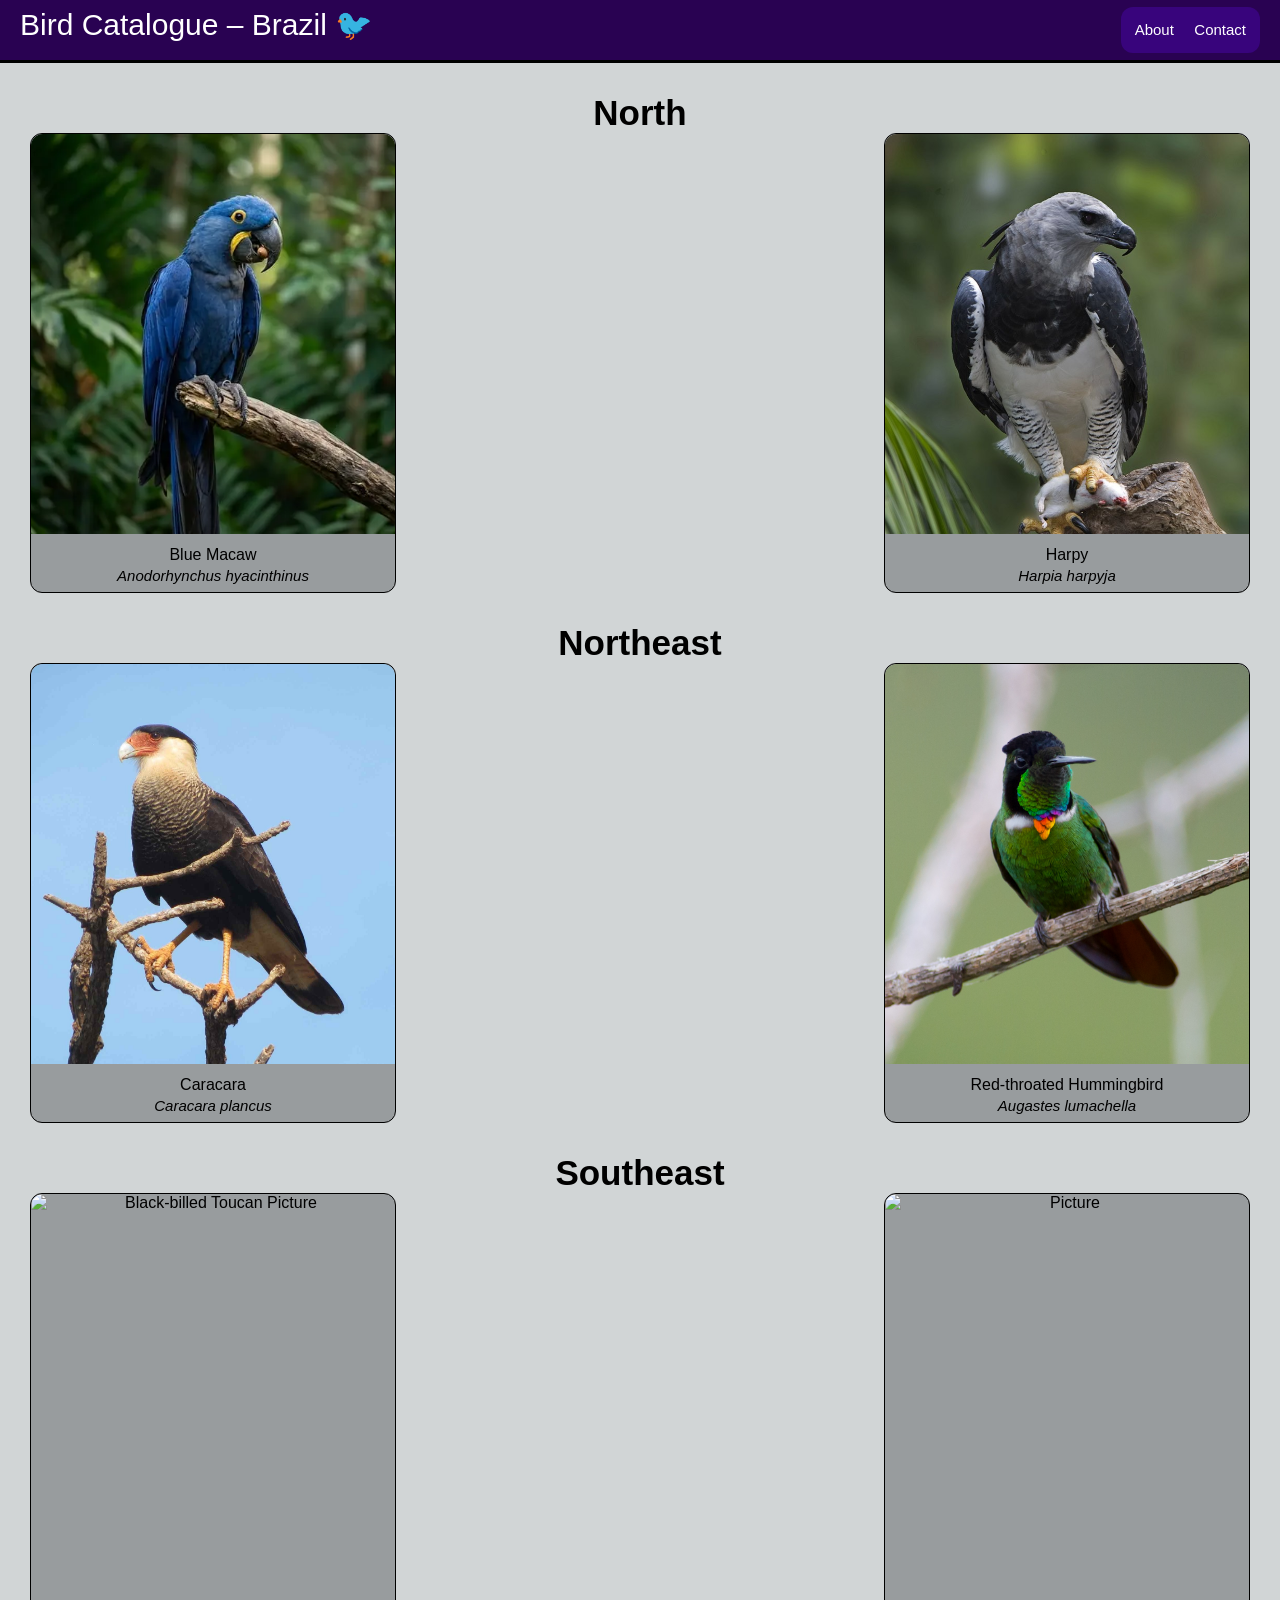
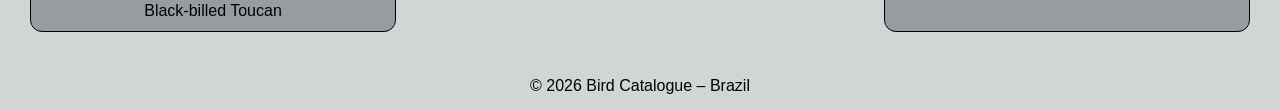
==== index.html @ d5717b4e "Updated Assets , HTML and CSS" ====
<!DOCTYPE html>
<html lang="en">

    <head>
        <meta charset="UTF-8">
        <meta name="viewport" content="width=device-width, initial-scale=1.0">
        <title>Bird Catalogue - Home</title>
        <link rel="stylesheet" href="css/style.css">
    </head>

    <body>

        <header>
            <a class="header-menu" href="index.html">
                <span> Bird Catalogue &ndash; Brazil 🐦</span>
            </a>

            <nav>
            <a class="header-about" href="pages/about.html"> About </a>
            <p> &ensp; &ensp; </p>
            <a class="header-contact" href="pages/contact.html"> Contact </a>
            </nav>
        </header>

        <main>

            <div class="region-division">
                <h2> North </h2>
                <div class="birds">
                    <div class="bird-card">
                    <img src="images/blue-macaw-photo.jpg" alt="Blue Macaw Picture">
                    <p> Blue Macaw</p>
                    <p class="scientific-name"> Anodorhynchus hyacinthinus</p>
                </div>

                <div class="bird-card">
                    <img src="images/harpy-photo.jpg" alt="Harpy Picture">
                    <p> Harpy</p>
                    <p class="scientific-name"> Harpia harpyja</p>
                </div>

            </div>
            </div>

            <div class="region-division">
                <h2> Northeast</h2>
                <div class="birds">
                    <div class="bird-card">
                    <img src="images/caracara-photo.jpg" alt="Caracara Picture">
                    <p> Caracara</p>
                    <p class="scientific-name"> Caracara plancus</p>
                    </div>

                    <div class="bird-card">
                    <img src="images/red-hummingbird-photo.jpg" alt="Red Throated Hummingbird Picture">
                    <p> Red-throated Hummingbird</p>
                    <p class="scientific-name"> Augastes lumachella</p>
                    </div>
                </div>
            </div>

            <div class="region-division">
                <h2> Southeast</h2>
                <div class="birds">
                    <div class="bird-card">
                    <img src="images/black-toucan-photo.jpg" alt=" Black-billed Toucan Picture">
                    <p> Black-billed Toucan </p>
                    <p class="scientific-name"> </p>
                    </div>

                    <div class="bird-card">
                    <img src="images/.jpg" alt=" Picture">
                    <p> </p>
                    <p class="scientific-name"> </p>
                    </div>
                </div>
            </div>




        </main>

        <footer><p>&copy; 2026 Bird Catalogue &ndash; Brazil </p></footer>
        
    </body>
---- css/style.css ----
* {
    margin: 0;
    padding: 0;
    box-sizing: border-box;
}

html {
    scroll-behavior: smooth;
}

body {
    background-color: #d1d5d6;
    font-family: Arial, Helvetica, sans-serif;
    color: #000000;
    display: flex;
    flex-direction: column;
    min-height: 100vh;
}

main {
    flex-grow: 1;
    min-width: 0;
}

header {
    background-color: #290252;
    color: #ffffff;
    display: flex;
    justify-content: space-between;
    align-content: center;
    padding: 7px 20px 7px 20px;
    border-bottom: 3px solid black;
}

header a {
    color: inherit;
    text-decoration: none;
    font-size: 15px;
    font-family: Tahoma, Helvetica, sans-serif;
}

.header-menu {
    font-size: 30px;
}

 header nav {
    background-color:#38047c;
    padding: 14px;
    display: flex;
    justify-content: space-around;
    border-radius: 12px;
}

.region-division {
    margin: 30px;
    text-align: center;
}

.region-division h2 {
    font-size: 35px;
}

.birds {
    display: flex;
    justify-content: space-between;
    flex-wrap: nowrap;
}
.bird-card {
    background-color: #989c9e;
    width: 30%;
    max-height: 500px;
    padding-bottom: 5px;
    border-radius: 12px;
    border: 1px solid #000000;
}
.bird-card img {
    display: inline-block;
    object-fit: cover;
    width: 100%;
    height: 400px;
    margin-bottom: 8px;
    border-radius: 12px 12px 0 0;
}

.scientific-name {
    padding: 3px;
    font-size: 15px;
    font-weight: normal;
    font-style: italic;
}

footer {
    text-align: center;
    font-size: 16px;
    padding: 15px;
}
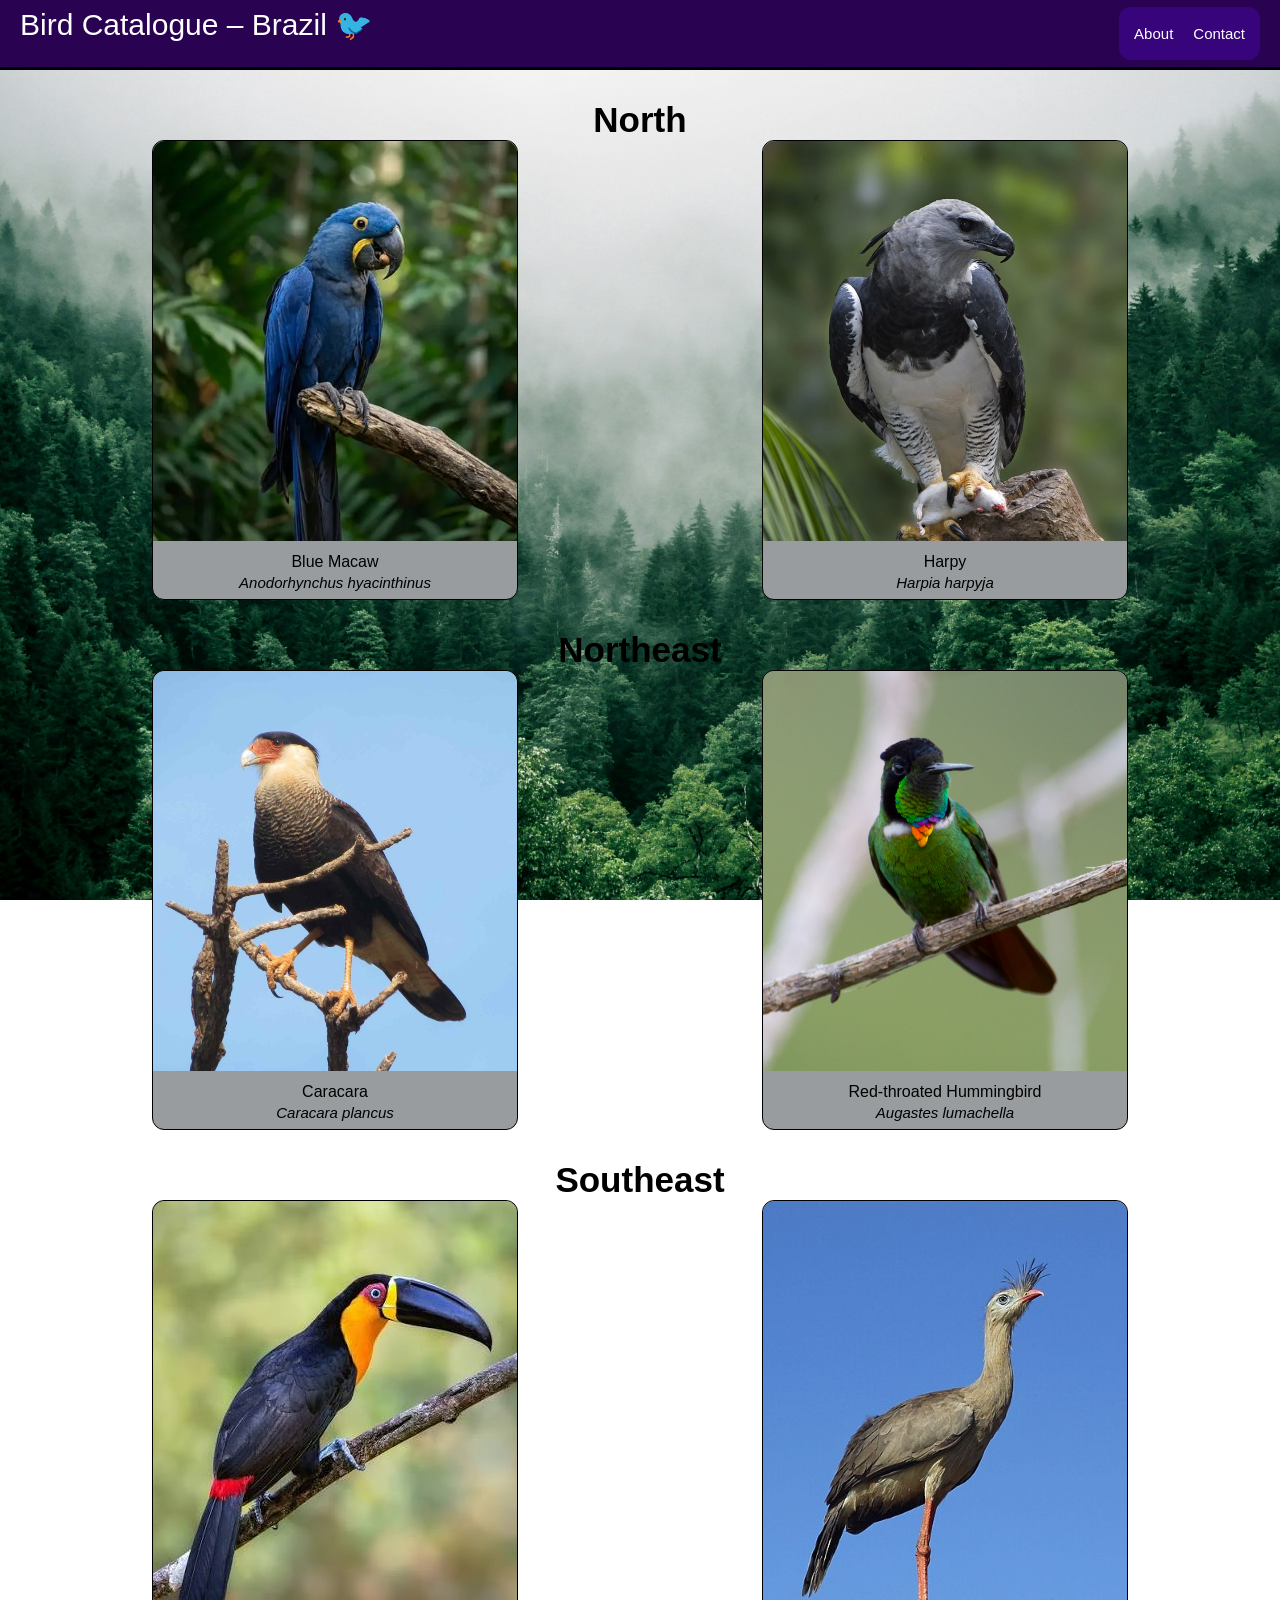
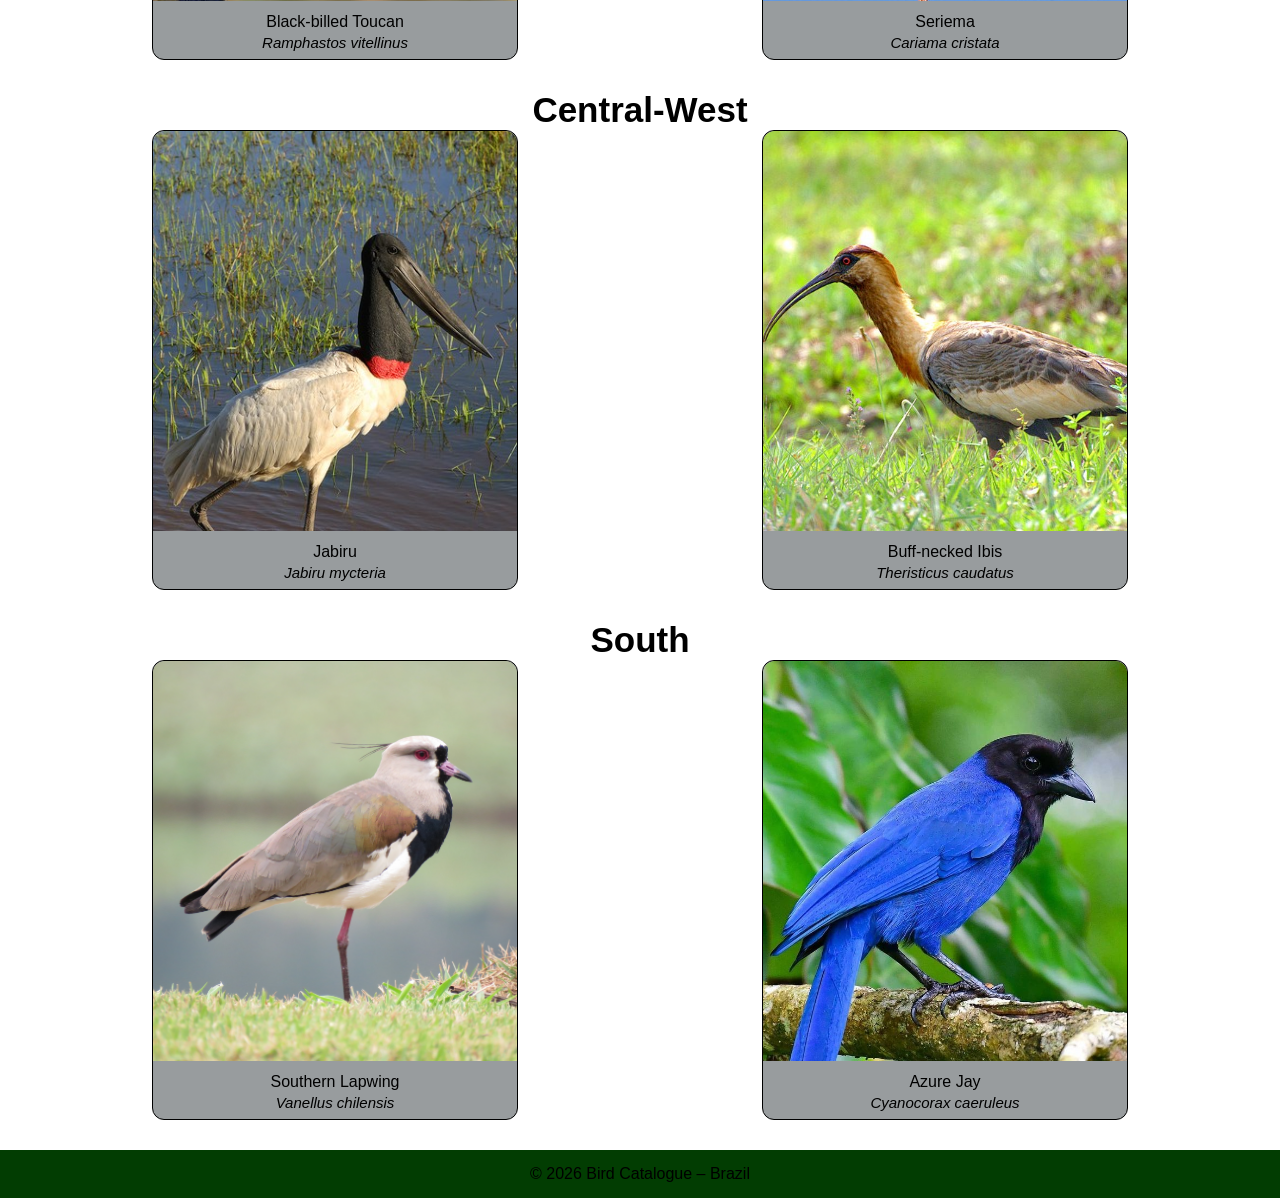
==== commit 6ba8487b: "Added More Birds and Updated HTML and CSS" ====
--- a/index.html
+++ b/index.html
@@ -17,7 +17,6 @@
 
             <nav>
             <a class="header-about" href="pages/about.html"> About </a>
-            <p> &ensp; &ensp; </p>
             <a class="header-contact" href="pages/contact.html"> Contact </a>
             </nav>
         </header>
@@ -39,7 +38,7 @@
                     <p class="scientific-name"> Harpia harpyja</p>
                 </div>
 
-            </div>
+                </div>
             </div>
 
             <div class="region-division">
@@ -65,13 +64,47 @@
                     <div class="bird-card">
                     <img src="images/black-toucan-photo.jpg" alt=" Black-billed Toucan Picture">
                     <p> Black-billed Toucan </p>
-                    <p class="scientific-name"> </p>
+                    <p class="scientific-name">Ramphastos vitellinus</p>
                     </div>
 
                     <div class="bird-card">
-                    <img src="images/.jpg" alt=" Picture">
-                    <p> </p>
-                    <p class="scientific-name"> </p>
+                    <img src="images/seriema-photo.jpg" alt=" Seriema Picture">
+                    <p> Seriema </p>
+                    <p class="scientific-name">Cariama cristata </p>
+                    </div>
+                </div>
+            </div>
+
+            <div class="region-division">
+                <h2> Central-West</h2>
+                <div class="birds">
+                    <div class="bird-card">
+                    <img src="images/jabiru-photo.jpg" alt=" Jabiru Picture">
+                    <p> Jabiru </p>
+                    <p class="scientific-name">Jabiru mycteria</p>
+                    </div>
+
+                    <div class="bird-card">
+                    <img src="images/buff-ibis-photo.jpg" alt=" Buff-necked Ibis Picture">
+                    <p> Buff-necked Ibis </p>
+                    <p class="scientific-name"> Theristicus caudatus </p>
+                    </div>
+                </div>
+            </div>
+
+            <div class="region-division">
+                <h2> South</h2>
+                <div class="birds">
+                    <div class="bird-card">
+                    <img src="images/southern-lapwing-photo.jpg" alt="Southern Lapwing Picture">
+                    <p> Southern Lapwing </p>
+                    <p class="scientific-name">Vanellus chilensis</p>
+                    </div>
+
+                    <div class="bird-card">
+                    <img src="images/azure-jay-photo.jpg" alt="Azure Jay Picture">
+                    <p> Azure Jay </p>
+                    <p class="scientific-name"> Cyanocorax caeruleus </p>
                     </div>
                 </div>
             </div>
--- a/css/style.css
+++ b/css/style.css
@@ -9,7 +9,11 @@
 }
 
 body {
-    background-color: #d1d5d6;
+    background-image: url(../images/forest-background.jpg);
+    background-size: cover;
+    background-position: center;
+    background-repeat: no-repeat;
+    background-attachment: fixed;
     font-family: Arial, Helvetica, sans-serif;
     color: #000000;
     display: flex;
@@ -29,7 +33,8 @@
     justify-content: space-between;
     align-content: center;
     padding: 7px 20px 7px 20px;
-    border-bottom: 3px solid black;
+    border-bottom: 3px solid #000000;
+    min-height: 70px;
 }
 
 header a {
@@ -45,9 +50,11 @@
 
  header nav {
     background-color:#38047c;
-    padding: 14px;
     display: flex;
-    justify-content: space-around;
+    flex-shrink: 0;
+    gap: 20px;
+    padding: 0 15px;
+    align-items: center;
     border-radius: 12px;
 }
 
@@ -62,7 +69,7 @@
 
 .birds {
     display: flex;
-    justify-content: space-between;
+    justify-content: space-around;
     flex-wrap: nowrap;
 }
 .bird-card {
@@ -93,4 +100,5 @@
     text-align: center;
     font-size: 16px;
     padding: 15px;
+    background-color:#023d02;
 }
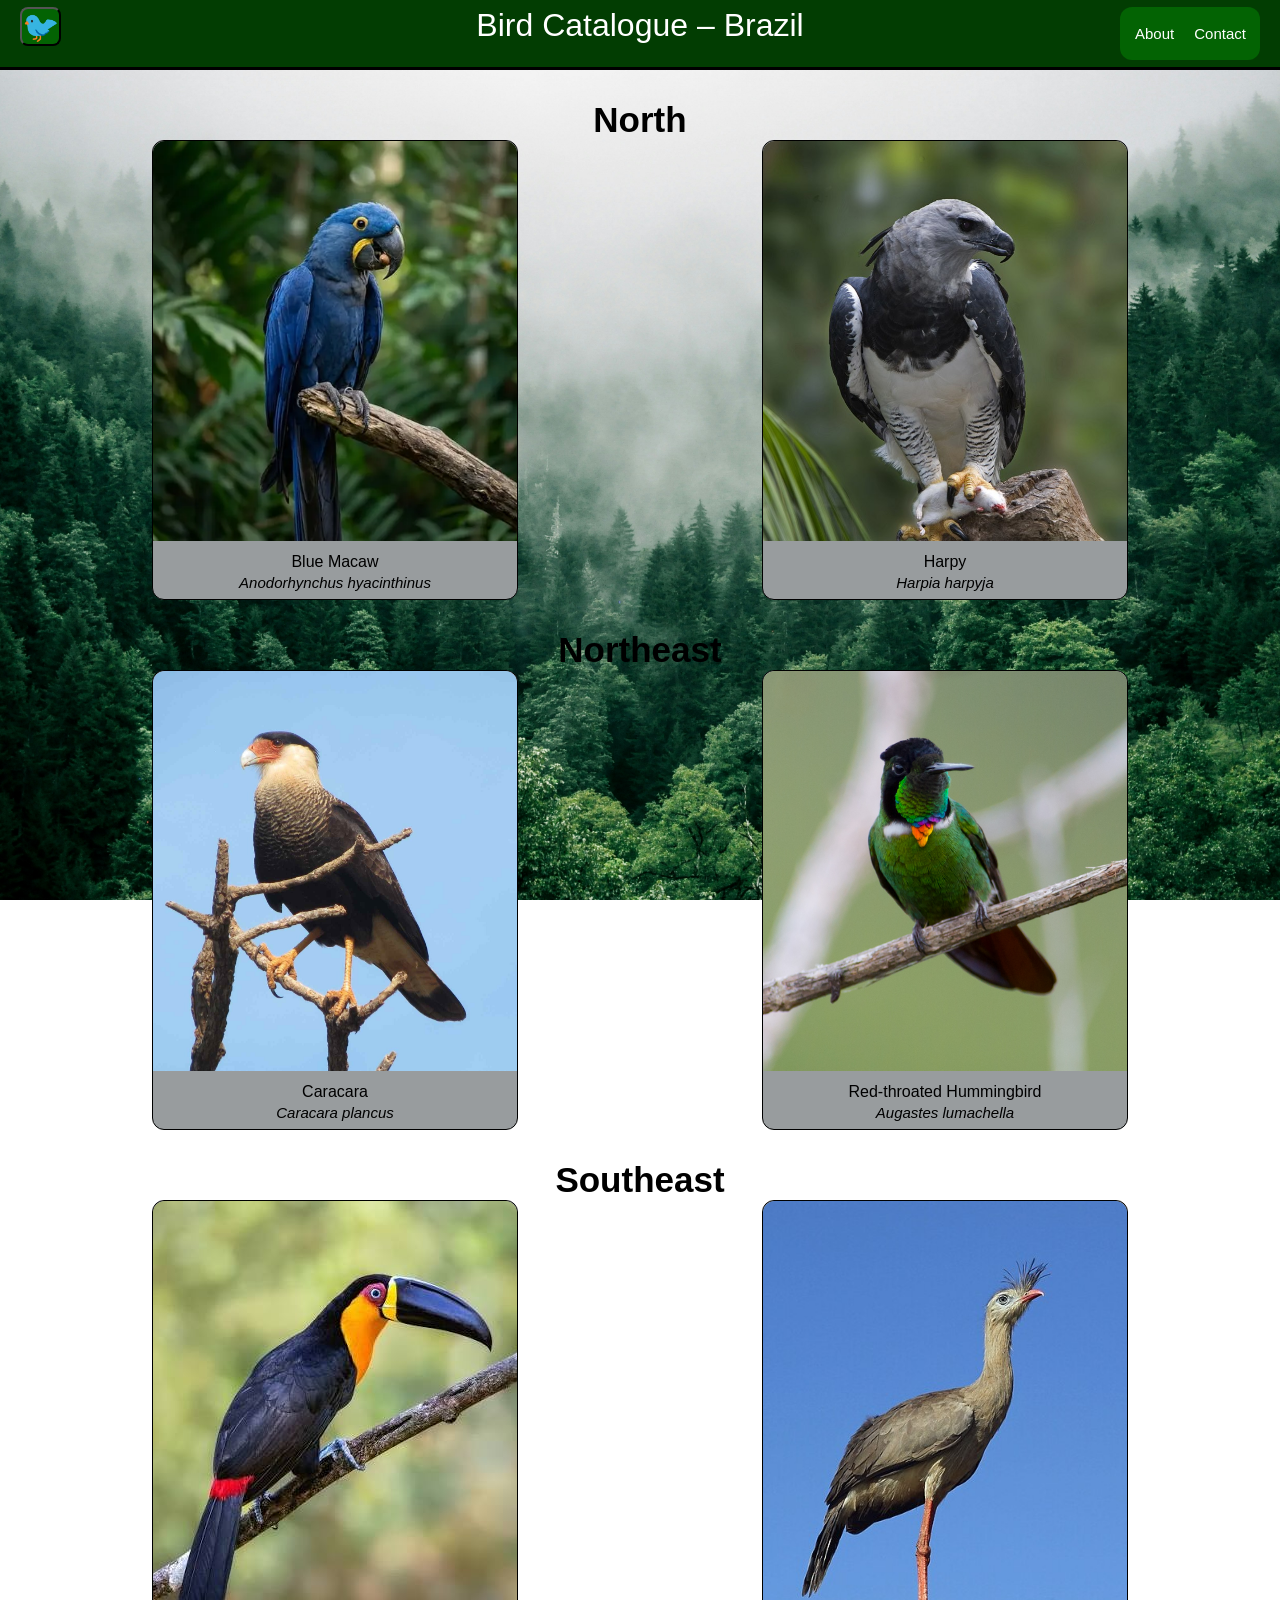
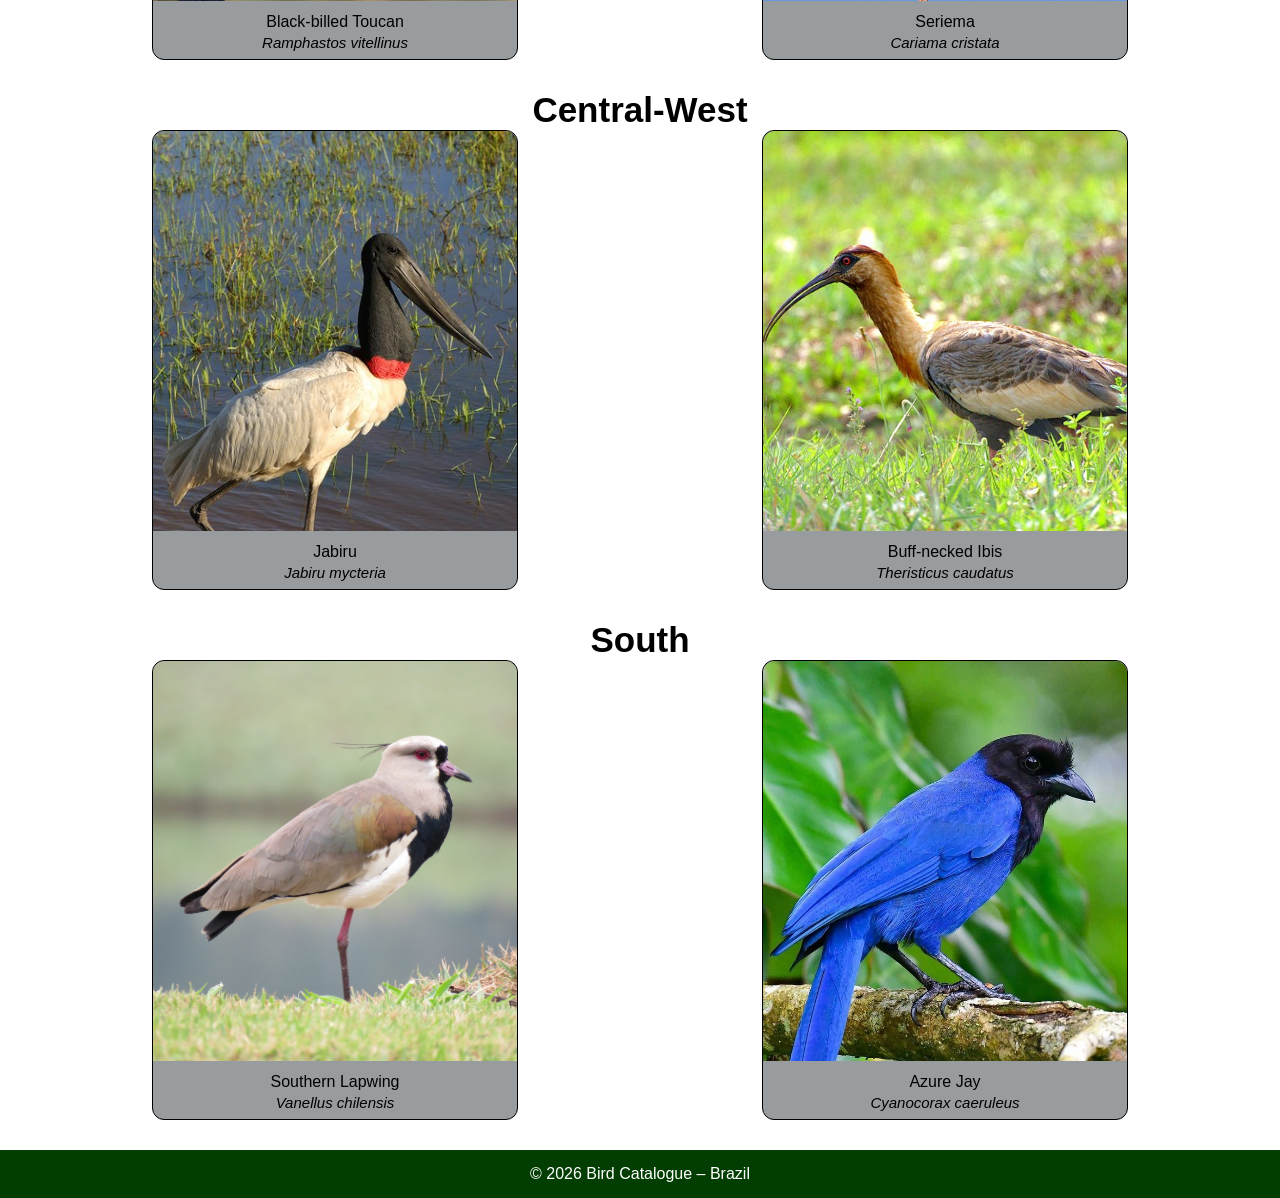
==== commit 1f465d2a: "Added Transitions on Main Menu" ====
--- a/index.html
+++ b/index.html
@@ -11,9 +11,13 @@
     <body>
 
         <header>
-            <a class="header-menu" href="index.html">
-                <span> Bird Catalogue &ndash; Brazil 🐦</span>
+            <a href="index.html">
+                <button class="header-menu" aria-label="Go back to the main menu">🐦</button>
             </a>
+
+            <div class="header-name">
+                <span>Bird Catalogue &ndash; Brazil</span>
+            </div>
 
             <nav>
             <a class="header-about" href="pages/about.html"> About </a>
--- a/css/style.css
+++ b/css/style.css
@@ -27,9 +27,10 @@
 }
 
 header {
-    background-color: #290252;
+    background-color: #023d02;
     color: #ffffff;
     display: flex;
+    position: relative;
     justify-content: space-between;
     align-content: center;
     padding: 7px 20px 7px 20px;
@@ -37,21 +38,46 @@
     min-height: 70px;
 }
 
-header a {
+.header-about,
+.header-contact {
     color: inherit;
     text-decoration: none;
     font-size: 15px;
     font-family: Tahoma, Helvetica, sans-serif;
+    transition: font-size 0.3s ease-in-out;
+}
+
+.header-about:hover, .header-contact:hover {
+    font-size: 17px;
 }
 
 .header-menu {
+    color: inherit;
+    text-decoration: none;
     font-size: 30px;
+    background-color:#036303;
+    border-radius: 8px;
+    transition: background-color 0.3s ease-in-out;
+}
+
+.header-menu:hover {
+    background-color: #023d02;
+}
+
+.header-name {
+    font-size: 32px;
+    font-family: Tahoma, Helvetica, sans-serif;
+    position: absolute;
+    left: 50%;
+    transform: translateX(-50%);
 }
 
  header nav {
-    background-color:#38047c;
+    background-color:#036303;
     display: flex;
     flex-shrink: 0;
+    max-height: 56px;
+    width: 140px;
     gap: 20px;
     padding: 0 15px;
     align-items: center;
@@ -99,6 +125,7 @@
 footer {
     text-align: center;
     font-size: 16px;
+    color:#ffffff;
     padding: 15px;
     background-color:#023d02;
 }
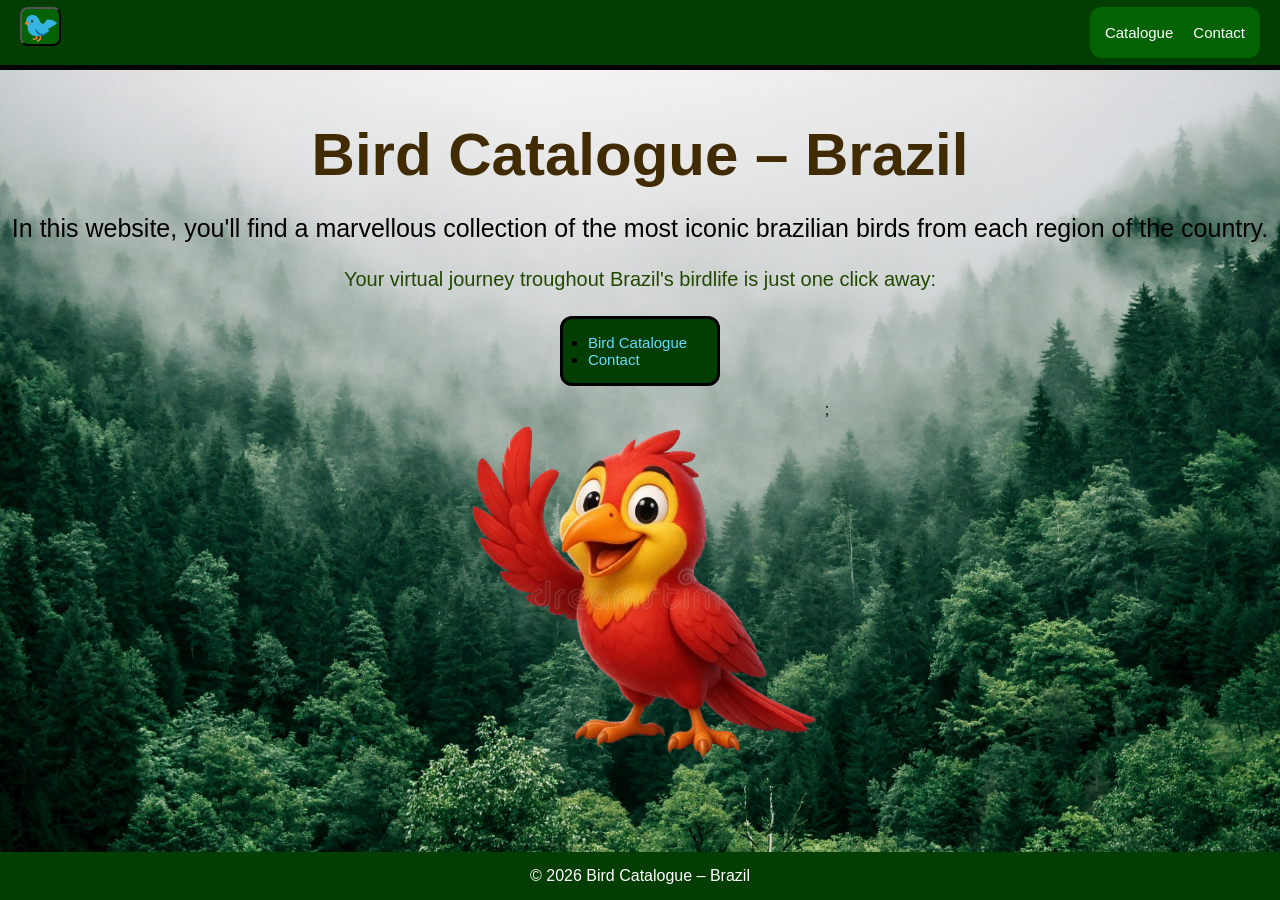
==== commit cc1e9576: "Added Home Page and Updated Everything" ====
--- a/index.html
+++ b/index.html
@@ -15,106 +15,29 @@
                 <button class="header-menu" aria-label="Go back to the main menu">🐦</button>
             </a>
 
-            <div class="header-name">
-                <span>Bird Catalogue &ndash; Brazil</span>
-            </div>
-
             <nav>
-            <a class="header-about" href="pages/about.html"> About </a>
+            <a class="header-about" href="pages/about.html"> Catalogue </a>
             <a class="header-contact" href="pages/contact.html"> Contact </a>
             </nav>
         </header>
 
         <main>
 
-            <div class="region-division">
-                <h2> North </h2>
-                <div class="birds">
-                    <div class="bird-card">
-                    <img src="images/blue-macaw-photo.jpg" alt="Blue Macaw Picture">
-                    <p> Blue Macaw</p>
-                    <p class="scientific-name"> Anodorhynchus hyacinthinus</p>
-                </div>
+            <h1 id="home-title">Bird Catalogue &ndash; Brazil</h1>
+            <span id="home-info">In this website, you'll find a marvellous collection of the most iconic brazilian birds from each region of the country.</span>
+            <span id="home-invite"> Your virtual journey troughout Brazil's birdlife is just one click away: </span>
 
-                <div class="bird-card">
-                    <img src="images/harpy-photo.jpg" alt="Harpy Picture">
-                    <p> Harpy</p>
-                    <p class="scientific-name"> Harpia harpyja</p>
-                </div>
+            <nav>
+            <ul class="links-list">
+                <li><a href="pages/about.html">Bird Catalogue</a></li>
+                <li> <a href="pages/contact.html">Contact</a> </li>
 
-                </div>
+            </ul>
+            </nav>
+
+            <div id="mascot-image">
+            <img src="images/bcb-mascot.png" alt="Bird Catalogue Mascot">;
             </div>
-
-            <div class="region-division">
-                <h2> Northeast</h2>
-                <div class="birds">
-                    <div class="bird-card">
-                    <img src="images/caracara-photo.jpg" alt="Caracara Picture">
-                    <p> Caracara</p>
-                    <p class="scientific-name"> Caracara plancus</p>
-                    </div>
-
-                    <div class="bird-card">
-                    <img src="images/red-hummingbird-photo.jpg" alt="Red Throated Hummingbird Picture">
-                    <p> Red-throated Hummingbird</p>
-                    <p class="scientific-name"> Augastes lumachella</p>
-                    </div>
-                </div>
-            </div>
-
-            <div class="region-division">
-                <h2> Southeast</h2>
-                <div class="birds">
-                    <div class="bird-card">
-                    <img src="images/black-toucan-photo.jpg" alt=" Black-billed Toucan Picture">
-                    <p> Black-billed Toucan </p>
-                    <p class="scientific-name">Ramphastos vitellinus</p>
-                    </div>
-
-                    <div class="bird-card">
-                    <img src="images/seriema-photo.jpg" alt=" Seriema Picture">
-                    <p> Seriema </p>
-                    <p class="scientific-name">Cariama cristata </p>
-                    </div>
-                </div>
-            </div>
-
-            <div class="region-division">
-                <h2> Central-West</h2>
-                <div class="birds">
-                    <div class="bird-card">
-                    <img src="images/jabiru-photo.jpg" alt=" Jabiru Picture">
-                    <p> Jabiru </p>
-                    <p class="scientific-name">Jabiru mycteria</p>
-                    </div>
-
-                    <div class="bird-card">
-                    <img src="images/buff-ibis-photo.jpg" alt=" Buff-necked Ibis Picture">
-                    <p> Buff-necked Ibis </p>
-                    <p class="scientific-name"> Theristicus caudatus </p>
-                    </div>
-                </div>
-            </div>
-
-            <div class="region-division">
-                <h2> South</h2>
-                <div class="birds">
-                    <div class="bird-card">
-                    <img src="images/southern-lapwing-photo.jpg" alt="Southern Lapwing Picture">
-                    <p> Southern Lapwing </p>
-                    <p class="scientific-name">Vanellus chilensis</p>
-                    </div>
-
-                    <div class="bird-card">
-                    <img src="images/azure-jay-photo.jpg" alt="Azure Jay Picture">
-                    <p> Azure Jay </p>
-                    <p class="scientific-name"> Cyanocorax caeruleus </p>
-                    </div>
-                </div>
-            </div>
-
-
-
 
         </main>
 
--- a/css/style.css
+++ b/css/style.css
@@ -6,6 +6,34 @@
 
 html {
     scroll-behavior: smooth;
+}
+
+.links-list {
+    font-size: 15px;
+    display: block;
+    padding: 15px 30px;
+    border-radius: 12px;
+    width: fit-content;
+    margin: 0 auto 15px;
+    border: 3px solid #000000;
+    padding-left: 25px;
+    list-style-position: outside;
+    background-color:#023d02
+}
+
+.links-list a {
+    text-decoration: none;
+    color:rgb(100, 219, 255);
+    transition: font-size 0.3s ease-in-out;
+}
+
+.links-list a:hover {
+    font-size: 17px;
+}
+
+#mascot-image {
+    display: flex;
+    justify-content: center;
 }
 
 body {
@@ -34,7 +62,7 @@
     justify-content: space-between;
     align-content: center;
     padding: 7px 20px 7px 20px;
-    border-bottom: 3px solid #000000;
+    border-bottom: 5px solid #000000;
     min-height: 70px;
 }
 
@@ -77,11 +105,35 @@
     display: flex;
     flex-shrink: 0;
     max-height: 56px;
-    width: 140px;
+    width: fit-content;
     gap: 20px;
     padding: 0 15px;
     align-items: center;
     border-radius: 12px;
+}
+
+#home-title {
+    font-size: 60px;
+    font-family:'Gill Sans', 'Gill Sans MT', Calibri, 'Trebuchet MS', sans-serif;
+    color:#412b02;
+    text-align: center;
+    padding-top: 50px;
+    margin-bottom: 25px;
+}
+
+#home-info {
+    display: block;
+    text-align: center;
+    font-size: 25px;
+    margin-bottom: 25px;
+}
+
+#home-invite {
+    display: block;
+    text-align: center;
+    font-size: 20px;
+    margin-bottom: 25px;
+    color:#214701
 }
 
 .region-division {
@@ -105,6 +157,20 @@
     padding-bottom: 5px;
     border-radius: 12px;
     border: 1px solid #000000;
+    box-shadow: 0 4px 3px #00000040;
+    animation: fadeInUp 0.8s ease-out both;
+}
+
+@keyframes fadeInUp {
+    from {
+        opacity: 0;
+        transform: translateY(12px);
+    }
+
+    to {
+        opacity: 1;
+        transform: translateY(0);
+    }
 }
 .bird-card img {
     display: inline-block;
@@ -128,4 +194,14 @@
     color:#ffffff;
     padding: 15px;
     background-color:#023d02;
+}
+
+@media (prefers-reduced-motion: reduce) {
+    *,
+    *::before,
+    *::after {
+        animation: none !important;
+        transition: none !important;
+        scroll-behavior: auto !important;
+    }
 }
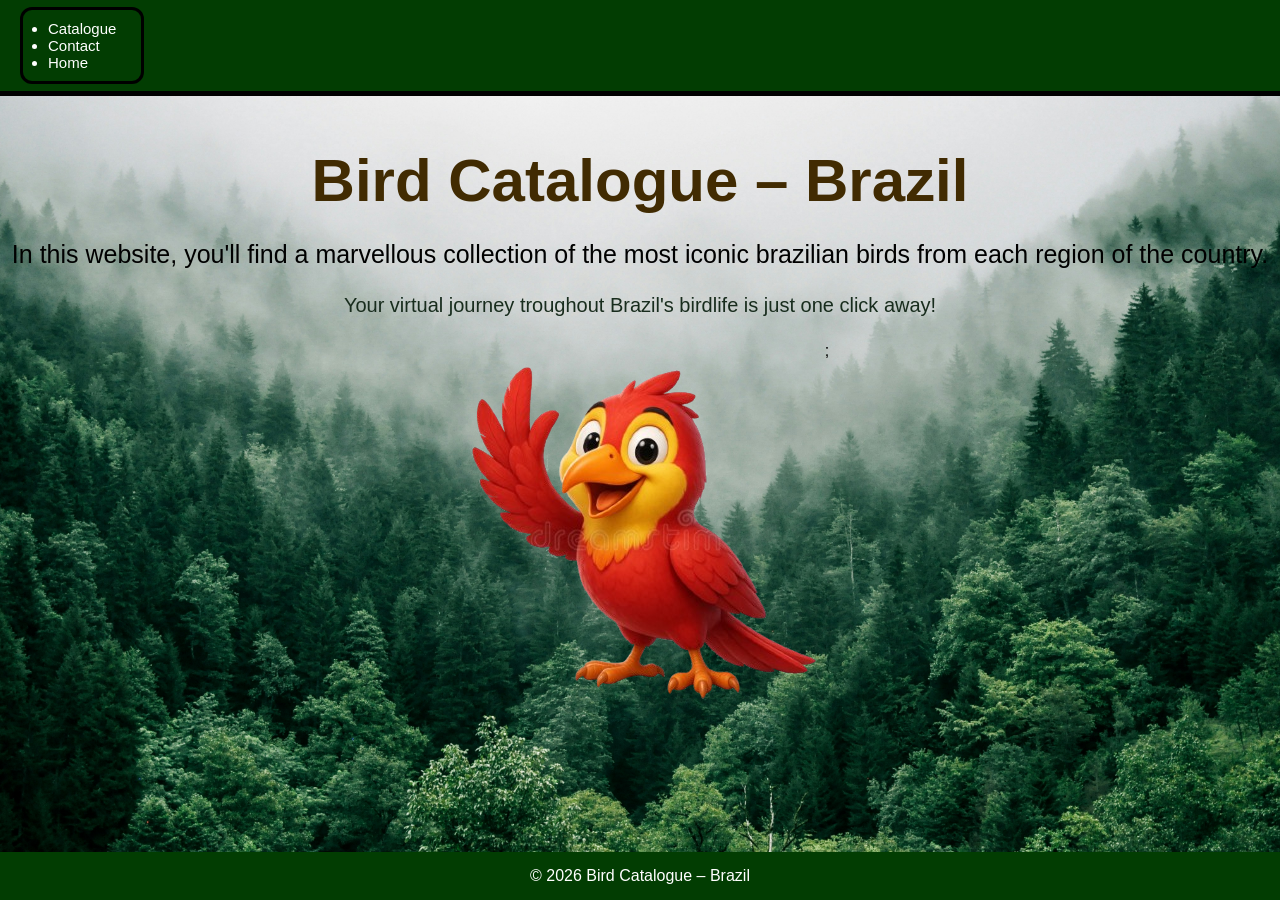
==== commit 8cc300a9: "Fixed Errors on HTML and CSS" ====
--- a/index.html
+++ b/index.html
@@ -5,35 +5,28 @@
         <meta charset="UTF-8">
         <meta name="viewport" content="width=device-width, initial-scale=1.0">
         <title>Bird Catalogue - Home</title>
-        <link rel="stylesheet" href="css/style.css">
+        <link rel="stylesheet" href="style.css">
     </head>
 
     <body>
 
         <header>
-            <a href="index.html">
-                <button class="header-menu" aria-label="Go back to the main menu">🐦</button>
-            </a>
 
             <nav>
-            <a class="header-about" href="pages/about.html"> Catalogue </a>
-            <a class="header-contact" href="pages/contact.html"> Contact </a>
+            <ul class="links-list">
+                <li><a href="about.html">Catalogue</a></li>
+                <li> <a href="contact.html">Contact</a></li>
+                <li> <a href="index.html">Home</a></li>
+
+            </ul>
             </nav>
-        </header>
+     </header>
 
         <main>
 
             <h1 id="home-title">Bird Catalogue &ndash; Brazil</h1>
             <span id="home-info">In this website, you'll find a marvellous collection of the most iconic brazilian birds from each region of the country.</span>
-            <span id="home-invite"> Your virtual journey troughout Brazil's birdlife is just one click away: </span>
-
-            <nav>
-            <ul class="links-list">
-                <li><a href="pages/about.html">Bird Catalogue</a></li>
-                <li> <a href="pages/contact.html">Contact</a> </li>
-
-            </ul>
-            </nav>
+            <span id="home-invite"> Your virtual journey troughout Brazil's birdlife is just one click away! </span>
 
             <div id="mascot-image">
             <img src="images/bcb-mascot.png" alt="Bird Catalogue Mascot">;
--- a/style.css
+++ b/style.css
@@ -0,0 +1,294 @@
+* {
+    margin: 0;
+    padding: 0;
+    box-sizing: border-box;
+}
+
+html {
+    scroll-behavior: smooth;
+}
+
+.links-list {
+    font-size: 15px;
+    display: block;
+    padding: 10px 25px;
+    border-radius: 12px;
+    width: fit-content;
+    border: 3px solid #000000;
+    list-style-position: outside;
+    background-color:#023d02
+}
+
+.links-list a {
+    text-decoration: none;
+    color:#FFFFFF;
+    transition: font-size 0.3s ease-in-out;
+}
+
+.links-list a:hover {
+    font-size: 17px;
+}
+
+#mascot-image {
+    display: flex;
+    justify-content: center;
+}
+
+body {
+    background-image: url(images/forest-background.jpg);
+    background-size: cover;
+    background-position: center;
+    background-repeat: no-repeat;
+    background-attachment: fixed;
+    font-family: Arial, Helvetica, sans-serif;
+    color: #000000;
+    display: flex;
+    flex-direction: column;
+    min-height: 100vh;
+}
+
+main {
+    flex-grow: 1;
+    min-width: 0;
+}
+
+header {
+    background-color: #023d02;
+    color: #ffffff;
+    display: flex;
+    position: relative;
+    align-items: center;
+    padding: 7px 20px 7px 20px;
+    border-bottom: 5px solid #000000;
+    min-height: 70px;
+    max-height: 150px;
+}
+
+.header-name {
+    font-size: 32px;
+    font-family: Tahoma, Helvetica, sans-serif;
+    position: absolute;
+    left: 50%;
+    transform: translateX(-50%);
+    margin: 0;
+    display: flex;
+    align-items: center;
+    justify-content: center;
+}
+
+ 
+#home-title {
+    font-size: 60px;
+    font-family:'Gill Sans', 'Gill Sans MT', Calibri, 'Trebuchet MS', sans-serif;
+    color:#412b02;
+    text-align: center;
+    padding-top: 50px;
+    margin-bottom: 25px;
+}
+
+#home-info {
+    display: block;
+    text-align: center;
+    font-size: 25px;
+    margin-bottom: 25px;
+}
+
+#home-invite {
+    display: block;
+    text-align: center;
+    font-size: 20px;
+    margin-bottom: 25px;
+    color:#182c1d
+}
+
+.region-division {
+    margin: 30px;
+    text-align: center;
+}
+
+.region-division h2 {
+    font-size: 35px;
+}
+
+.birds {
+    display: flex;
+    justify-content: space-around;
+    flex-wrap: nowrap;
+    padding-top: 20px;
+}
+.bird-card {
+    background-color: #989c9e;
+    width: 30%;
+    max-height: 500px;
+    padding-bottom: 5px;
+    border-radius: 12px;
+    border: 1px solid #000000;
+    box-shadow: 0 4px 3px #00000040;
+    animation: fadeInUp 0.8s ease-out both;
+}
+
+@keyframes fadeInUp {
+    from {
+        opacity: 0;
+        transform: translateY(12px);
+    }
+
+    to {
+        opacity: 1;
+        transform: translateY(0);
+    }
+}
+.bird-card img {
+    display: inline-block;
+    object-fit: cover;
+    width: 100%;
+    height: 400px;
+    margin-bottom: 8px;
+    border-radius: 12px 12px 0 0;
+}
+
+.scientific-name {
+    padding: 3px;
+    font-size: 15px;
+    font-weight: normal;
+    font-style: italic;
+}
+
+.form-page-container {
+    width: 100%;
+    max-width: 800px;
+    margin: 60px auto;
+    padding: 0 20px;
+}
+
+.form-page-container h2 {
+    text-align: center;
+    margin-bottom: 20px;
+    font-size: 36px;
+    font-weight: bold;
+}
+
+.recieving-note {
+    background-color: #412b02;
+    color: #ffffff;
+    border-radius: 12px;
+    border: 2px solid #000000;
+    display: flex;
+    flex-direction: column;
+    justify-content: center;
+    margin: 15px 0;
+    padding: 12px;
+}
+
+.review-note h3 {
+    font-size: 22px;
+    text-align: center;
+    padding-bottom: 10px;
+}
+
+.review-note span {
+    padding: 5px;
+}
+
+.form-container {
+    background-color: #63bb79;
+    padding: 33px 40px;
+    border-radius: 12px;
+    box-shadow: 0 4px 4px #00000040;
+}
+
+.form-group {
+    margin-bottom: 24px;
+    display: flex;
+    flex-direction: column;
+    min-width: 0;
+}
+
+.form-group label {
+    font-size: 20px;
+    margin-bottom: 6px;
+}
+
+.form-group input,
+.form-group textarea {
+    width: 100%;
+    min-width: 0;
+    padding: 12px;
+    border: 1px solid #c8cdd2;
+    border-radius: 8px;
+    font-size: 16px;
+    color: #333333;
+    font-family: inherit;
+}
+
+.form-group input:focus,
+.form-group textarea:focus {
+    outline: 2px solid #2b2d42;
+    outline-offset: 2px;
+}
+
+.form-group textarea {
+    resize: vertical;
+}
+
+.form-group {
+    flex: 1;
+    min-width: 0;
+}
+
+.submit-button {
+    width: 100%;
+    padding: 12px;
+    background-color: #412b02;
+    color: #ffffff;
+    border: none;
+    border-radius: 8px;
+    font-size: 18px;
+    cursor: pointer;
+    margin-top: 10px;
+    transition: background-color 0.3s ease, box-shadow 0.3s ease;
+}
+
+.submit-button:hover {
+    background-color: #684503;
+    box-shadow: 0 4px 8px #00000030;
+}
+
+
+
+footer {
+    text-align: center;
+    font-size: 16px;
+    color:#ffffff;
+    padding: 15px;
+    background-color:#023d02;
+}
+
+@media (prefers-reduced-motion: reduce) {
+    *,
+    *::before,
+    *::after {
+        animation: none !important;
+        transition: none !important;
+        scroll-behavior: auto !important;
+    }
+}
+
+@media (max-width: 540px) {
+    .birds {
+        flex-direction: column;
+        align-items: center;
+        flex-wrap: wrap;
+        gap: 20px;
+    }
+
+    .bird-card {
+        width: 80%;
+    }
+
+    #mascot-image {
+        display: cover;
+        width: fit-content;
+        margin: auto;
+    }
+}
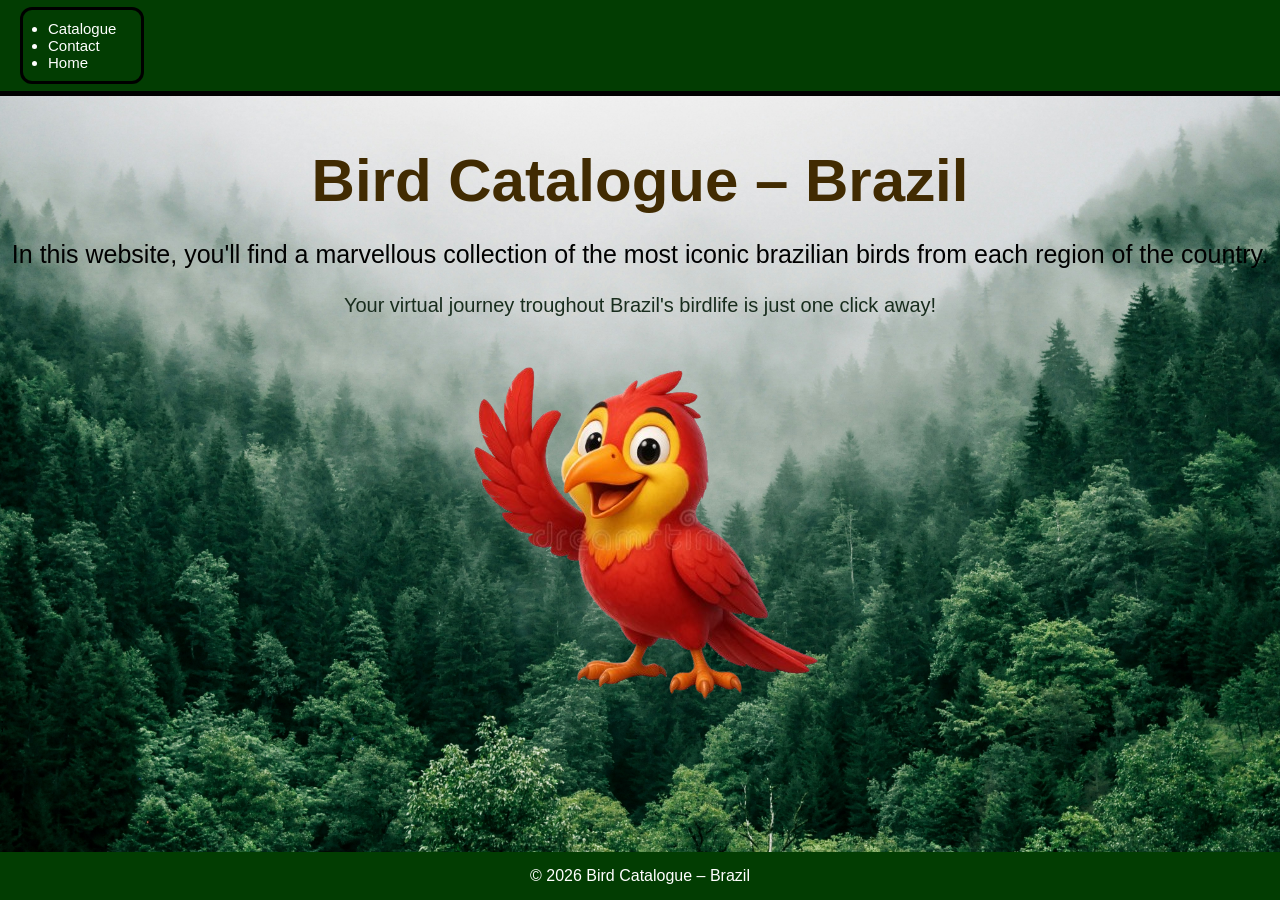
==== commit b9373a56: "Updated Image" ====
--- a/index.html
+++ b/index.html
@@ -28,9 +28,10 @@
             <span id="home-info">In this website, you'll find a marvellous collection of the most iconic brazilian birds from each region of the country.</span>
             <span id="home-invite"> Your virtual journey troughout Brazil's birdlife is just one click away! </span>
 
-            <div id="mascot-image">
+
+            <section id="mascot-image">
             <img src="images/bcb-mascot.png" alt="Bird Catalogue Mascot">;
-            </div>
+            </section>
 
         </main>
 
--- a/style.css
+++ b/style.css
@@ -30,11 +30,20 @@
 }
 
 #mascot-image {
-    display: flex;
-    justify-content: center;
+    max-width: 100%;
+}
+
+#mascot-image img{
+    display: block;
+    max-width: 100%;
+    height: auto;
+    margin: 0 auto;
+    display: flex;
+    justify-content: center;;
 }
 
 body {
+    background-color: #97c485;
     background-image: url(images/forest-background.jpg);
     background-size: cover;
     background-position: center;
@@ -55,6 +64,7 @@
 header {
     background-color: #023d02;
     color: #ffffff;
+    flex-wrap: wrap;
     display: flex;
     position: relative;
     align-items: center;
@@ -62,6 +72,7 @@
     border-bottom: 5px solid #000000;
     min-height: 70px;
     max-height: 150px;
+    gap: 20px;
 }
 
 .header-name {
@@ -101,12 +112,49 @@
     color:#182c1d
 }
 
-.region-division {
+#guide-container {
+    display: flex;
+    align-items: center;
+    flex-flow: column;
+    gap: 20px;
+}
+
+#guide-container h2 {
+    padding-top: 20px;
+    text-align: center;
+    font-size: 40px;
+    color:#182c1d
+}
+
+#guide-container ul {
+    font-size: 35px;
+    display: block;
+    padding: 20px 35px;
+    border-radius: 12px;
+    width: fit-content;
+    border: 3px solid #000000;
+    list-style-position: outside;
+    background-color:#8fc98f;
+}
+
+#guide-container a {
+    text-decoration: none;
+    color:#000000;
+    transition: font-size 0.3s ease-in-out;
+}
+
+#guide-container a:hover {
+    font-size: 37px;
+}
+
+#north, #northeast, #southeast,
+#central-west, #south {
     margin: 30px;
     text-align: center;
 }
 
-.region-division h2 {
+#north h2, #northeast h2, #southeast h2,
+#central-west h2, #south h2 {
     font-size: 35px;
 }
 
@@ -275,6 +323,34 @@
 }
 
 @media (max-width: 540px) {
+
+    header {
+        flex-direction: column;
+        justify-content: center;
+        align-items: center;
+        height: auto;
+        max-height: none;
+        gap: 10px;
+    }
+
+    .header-name {
+        position: static;
+        left: auto;
+        transform: none;
+        font-size: 24px;
+        text-align: center;
+    }
+
+    header nav {
+        width: 100%;
+    }
+
+    #mascot-image img {
+        width: 100%;
+        max-width: 100%;
+        height: auto;
+    }
+
     .birds {
         flex-direction: column;
         align-items: center;
@@ -283,12 +359,8 @@
     }
 
     .bird-card {
-        width: 80%;
-    }
-
-    #mascot-image {
-        display: cover;
-        width: fit-content;
-        margin: auto;
-    }
+        width: 100%;
+        max-width: 350px;
+    }
+
 }
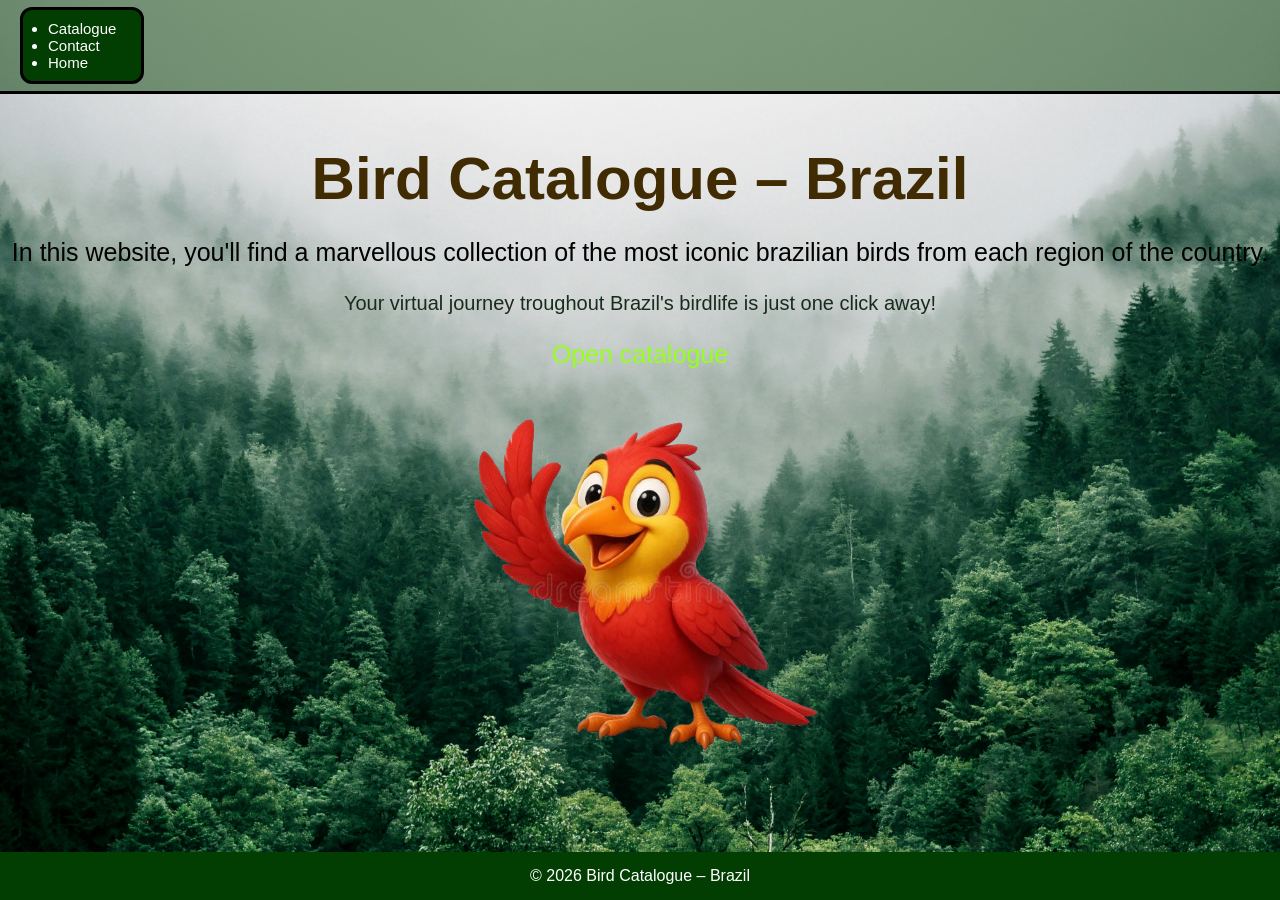
==== commit f43f614b: "Added link on the home page" ====
--- a/index.html
+++ b/index.html
@@ -27,6 +27,7 @@
             <h1 id="home-title">Bird Catalogue &ndash; Brazil</h1>
             <span id="home-info">In this website, you'll find a marvellous collection of the most iconic brazilian birds from each region of the country.</span>
             <span id="home-invite"> Your virtual journey troughout Brazil's birdlife is just one click away! </span>
+            <div id="cat-link"><a href="about.html">Open catalogue</a></div>
 
 
             <section id="mascot-image">
--- a/style.css
+++ b/style.css
@@ -62,14 +62,14 @@
 }
 
 header {
-    background-color: #023d02;
+    background-color: rgba(2,61,2,0.5);
     color: #ffffff;
     flex-wrap: wrap;
     display: flex;
     position: relative;
     align-items: center;
     padding: 7px 20px 7px 20px;
-    border-bottom: 5px solid #000000;
+    border-bottom: 3px solid #000000;
     min-height: 70px;
     max-height: 150px;
     gap: 20px;
@@ -110,6 +110,15 @@
     font-size: 20px;
     margin-bottom: 25px;
     color:#182c1d
+}
+
+#cat-link a{
+    text-decoration: none;
+    color:#96ff1e;
+    display: block;
+    text-align: center;
+    font-size: 25px;
+    margin-bottom: 25px;
 }
 
 #guide-container {
